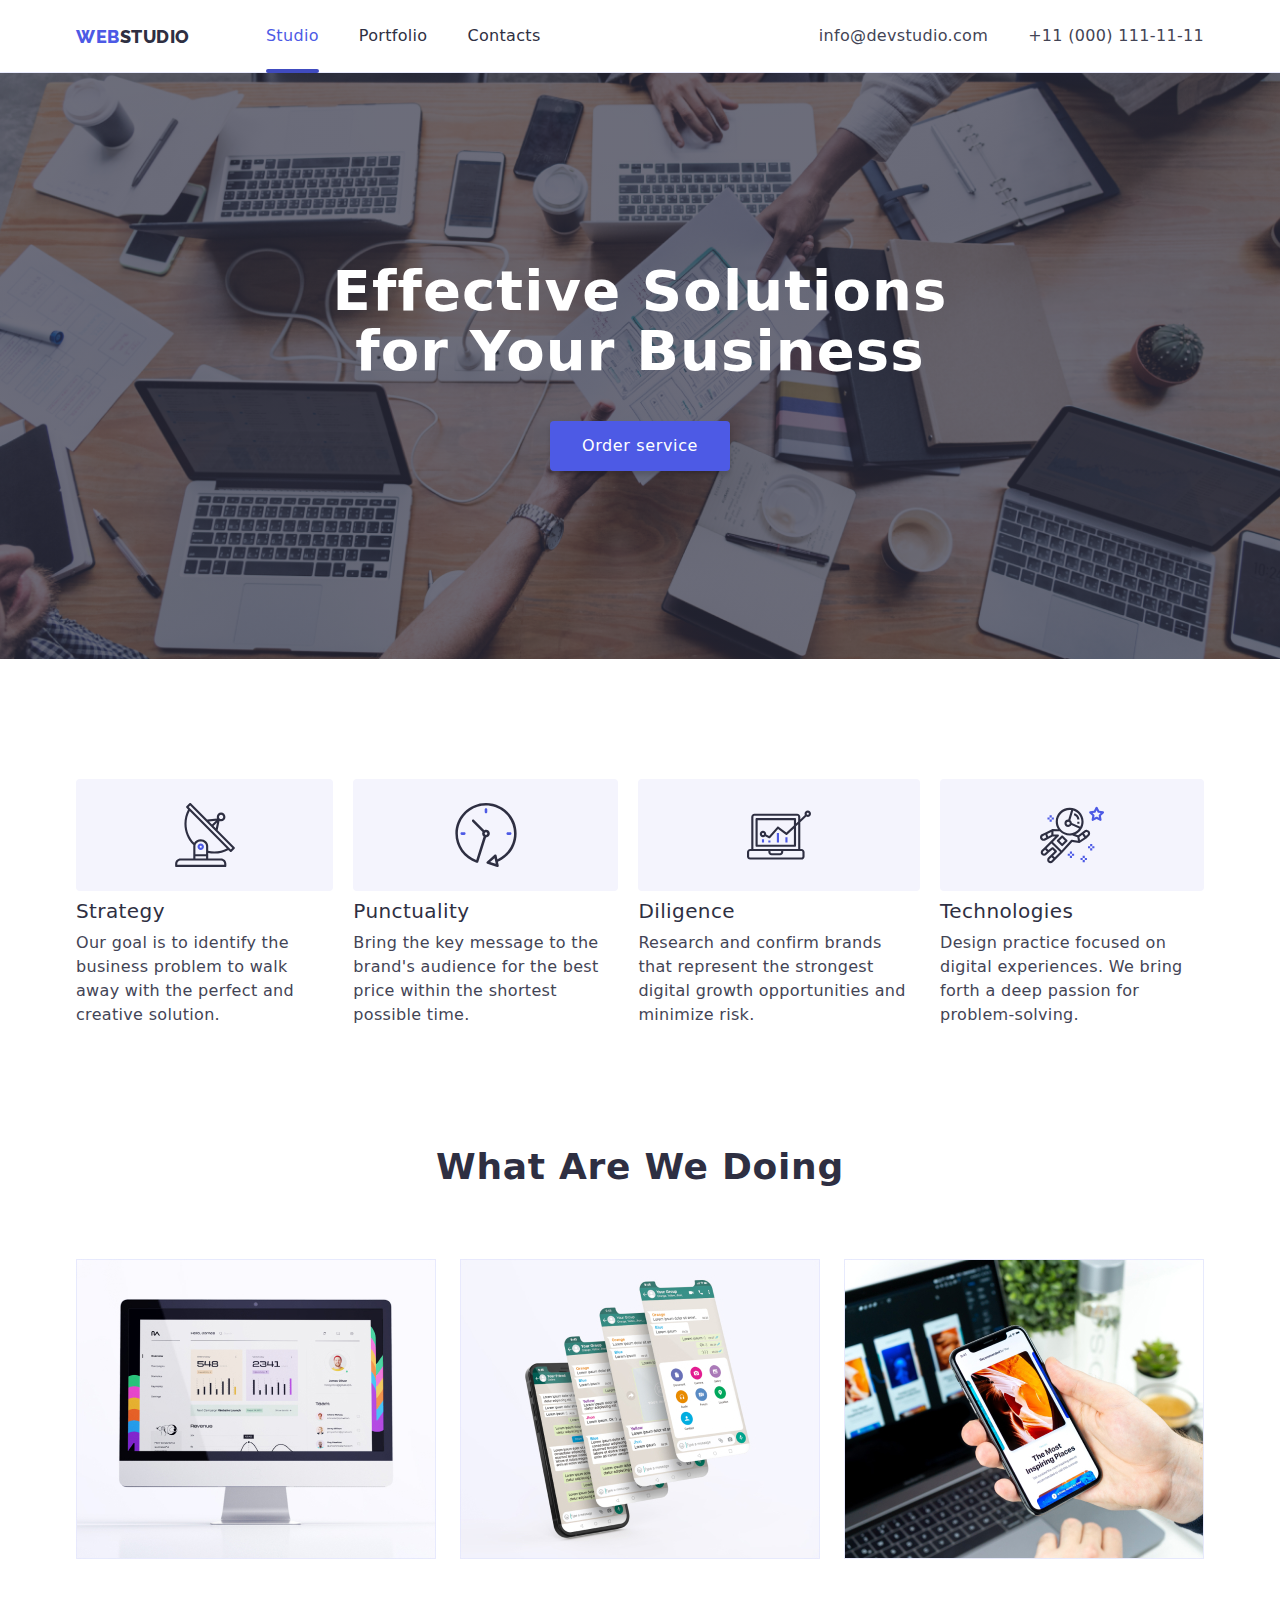
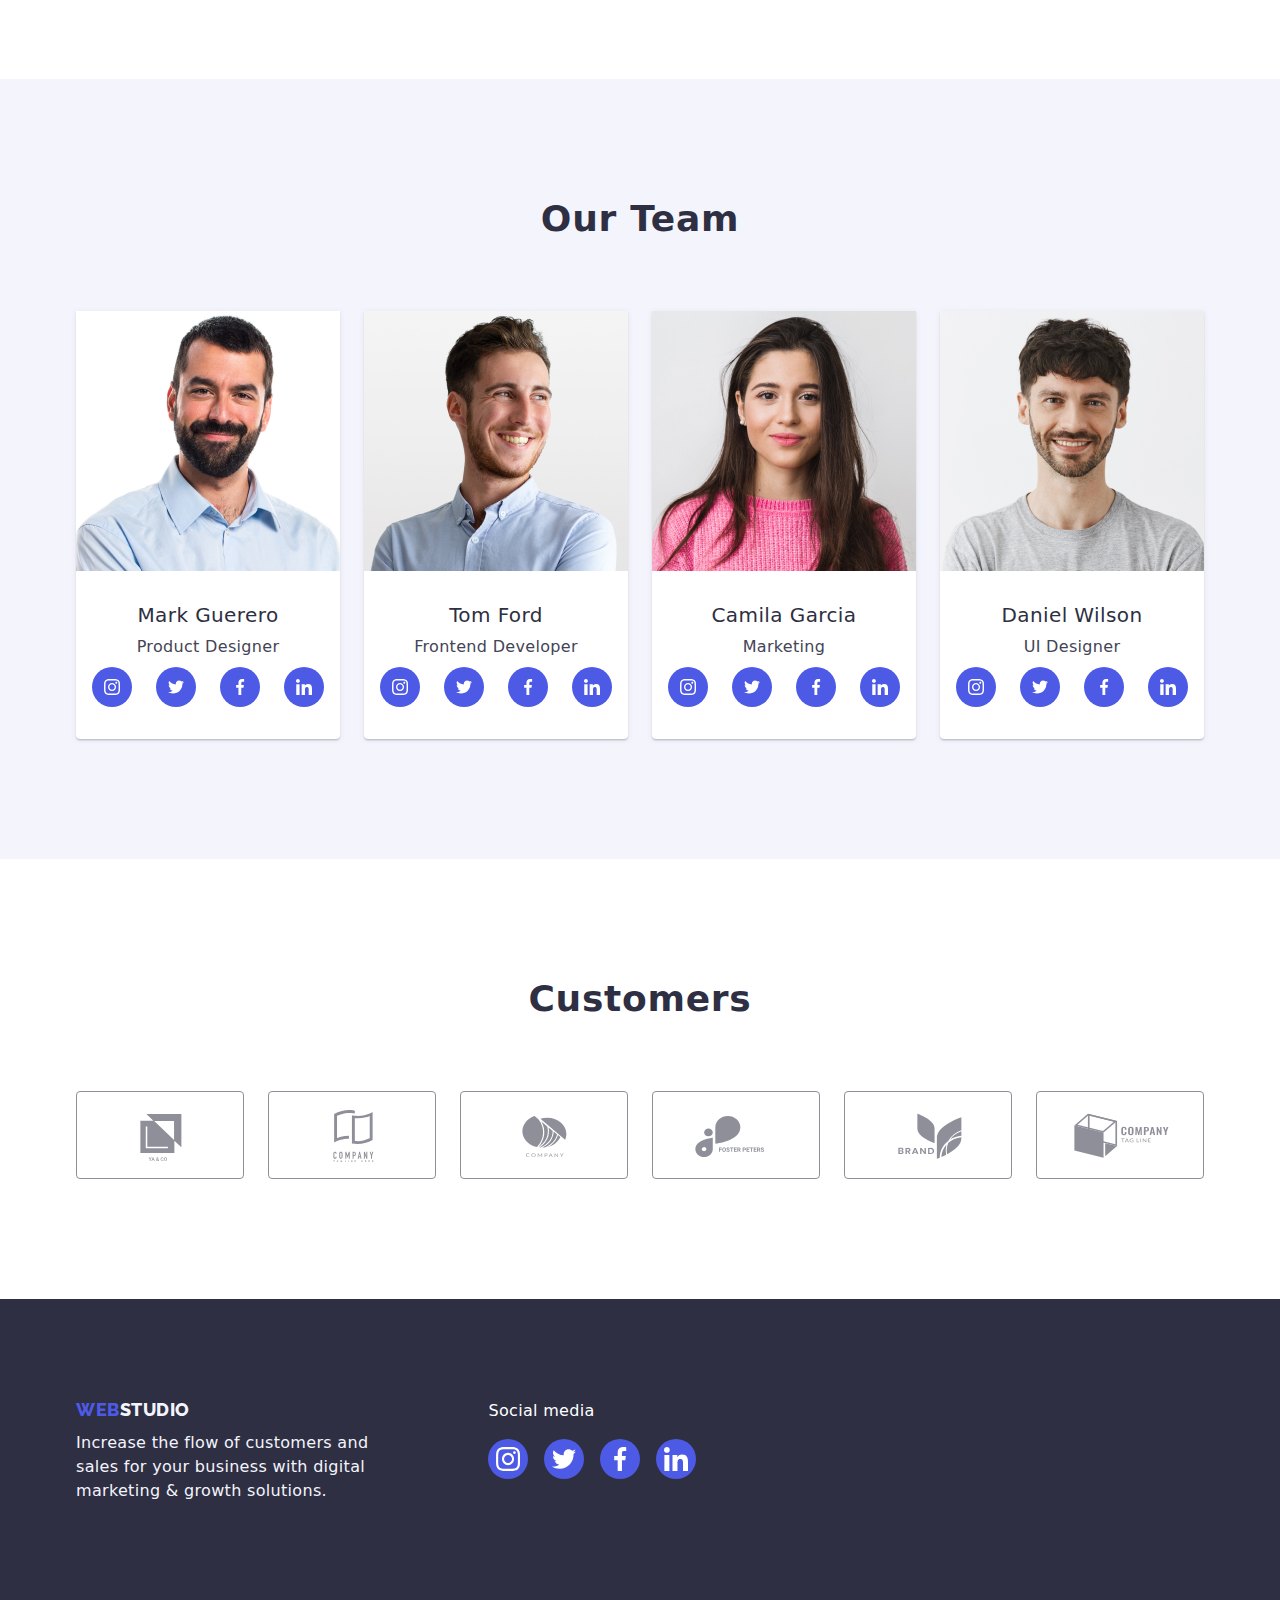
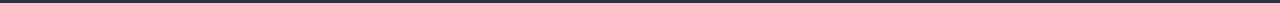
==== index.html @ b256fd8c "1" ====
<!DOCTYPE html>
<html lang="en">
  <head>
    <meta charset="UTF-8" />
    <meta http-equiv="X-UA-Compatible" content="IE=edge" />
    <meta name="viewport" content="width=device-width, initial-scale=1.0" />
    <title>GoIT Homework06</title>
    <link rel="stylesheet" href="./css/styles.css" />
    <link
      href="https://fonts.googleapis.com/css2?family=Raleway:wght@800&family=Roboto:wght@400;500;700;900&display=swap"
      rel="stylesheet"
    />
    <link
      rel="stylesheet"
      href="https://cdnjs.cloudflare.com/ajax/libs/modern-normalize/2.0.0/modern-normalize.min.css"
    />
  </head>
  <body>
    <!--This is header-->
    <header class="header">
      <div class="container header-container">
        <!-- Navigation Bar -->
        <nav class="header-navigation">
          <a class="header-logo links" href="./index.html">
            <span class="web-logo">WEB</span
            ><span class="studio-logo">STUDIO </span>
          </a>

          <ul class="header-list lists">
            <li class="header-item">
              <a class="header-link links current" href="#">Studio</a>
            </li>
            <li class="header-item">
              <a class="header-link links" href="./portfolio.html">Portfolio</a>
            </li>
            <li class="header-item">
              <a class="header-link links" href="#">Contacts</a>
            </li>
          </ul>
        </nav>

        <ul class="header-address lists">
          <li>
            <a
              class="header-address-link links"
              href="mailto:info@devstudio.com"
              >info@devstudio.com</a
            >
          </li>
          <li>
            <a class="header-address-link links" href="tel:+110001111111"
              >+11 (000) 111-11-11</a
            >
          </li>
        </ul>
      </div>
    </header>

    <!--This is main-->
    <main>
      <!--This is Section 1-->
      <section class="hero-section">
        <div class="container hero-container">
          <h1 class="hero-title">
            Effective Solutions <br />
            for Your Business
          </h1>
          <button class="hero-button button" type="button" data-modal-open>
            Order service
          </button>
        </div>
      </section>

      <!--This is Section 2-->
      <section class="section features-section">
        <div class="container features-container">
          <ul class="features-list lists">
            <li class="features-item">
              <div class="features-svg-box">
                <svg class="features-icon" width="64" height="64">
                  <use href="./images/icon.svg#antenna"></use>
                </svg>
              </div>
              <h3 class="features-title titles">Strategy</h3>
              <p class="features-bottom-text bottom-text">
                Our goal is to identify the business problem to walk away with
                the perfect and creative solution.
              </p>
            </li>

            <li class="features-item">
              <div class="features-svg-box">
                <svg class="features-icon" width="64" height="64">
                  <use href="./images/icon.svg#clock"></use>
                </svg>
              </div>
              <h3 class="features-title titles">Punctuality</h3>
              <p class="features-bottom-text bottom-text">
                Bring the key message to the brand's audience for the best price
                within the shortest possible time.
              </p>
            </li>

            <li class="features-item">
              <div class="features-svg-box">
                <svg class="features-icon" width="64" height="64">
                  <use href="./images/icon.svg#diagram"></use>
                </svg>
              </div>
              <h3 class="features-title titles">Diligence</h3>
              <p class="features-bottom-text bottom-text">
                Research and confirm brands that represent the strongest digital
                growth opportunities and minimize risk.
              </p>
            </li>

            <li class="features-item">
              <div class="features-svg-box">
                <svg class="features-icon" width="64" height="64">
                  <use href="./images/icon.svg#astronaut"></use>
                </svg>
              </div>
              <h3 class="features-title titles">Technologies</h3>
              <p class="features-bottom-text bottom-text">
                Design practice focused on digital experiences. We bring forth a
                deep passion for problem-solving.
              </p>
            </li>
          </ul>
        </div>
      </section>

      <!--This is Section 3-->
      <section class="section section-no-top-padding">
        <div class="container what-we-do-container">
          <h2 class="what-we-do-title section-title">What Are We Doing</h2>
          <ul class="what-we-do-list lists">
            <li class="what-we-do-item">
              <img
                src="images/what-we-do-1.jpg"
                alt="computer monitor"
                width="360"
                height="300"
              />
            </li>

            <li class="what-we-do-item">
              <img
                src="images/what-we-do-2.jpg"
                alt="phone"
                width="360"
                height="300"
              />
            </li>

            <li class="what-we-do-item">
              <img
                src="images/what-we-do-3.jpg"
                alt="phone & laptop"
                width="360"
                height="300"
              />
            </li>
          </ul>
        </div>
      </section>

      <!--This is Section 4-->
      <section class="section section-grey">
        <div class="container team-container">
          <h2 class="team-title section-title">Our Team</h2>
          <ul class="team-list lists">
            <li class="team-item">
              <img
                src="images/our-team-1.jpg"
                alt="Mark Guerero"
                width="264"
                height="260"
              />
              <div class="card-content">
                <h3 class="team-name titles">Mark Guerero</h3>
                <p class="team-bottom-text bottom-text">Product Designer</p>
                <ul class="team-social-list lists">
                  <li class="team-icon-item">
                    <a
                      href="#"
                      class="team-social-link links"
                      rel="noopener noreferrer"
                    >
                      <svg class="team-social-icon" width="16" height="16">
                        <use href="./images/icon.svg#instagram"></use>
                      </svg>
                    </a>
                  </li>
                  <li class="team-icon-item">
                    <a
                      href="#"
                      class="team-social-link links"
                      rel="noopener noreferrer"
                    >
                      <svg class="team-social-icon" width="16" height="16">
                        <use href="./images/icon.svg#twitter"></use>
                      </svg>
                    </a>
                  </li>
                  <li class="team-icon-item">
                    <a
                      href="#"
                      class="team-social-link links"
                      rel="noopener noreferrer"
                    >
                      <svg class="team-social-icon" width="16" height="16">
                        <use href="./images/icon.svg#facebook"></use>
                      </svg>
                    </a>
                  </li>
                  <li class="team-icon-item">
                    <a
                      href="#"
                      class="team-social-link links"
                      rel="noopener noreferrer"
                    >
                      <svg class="team-social-icon" width="16" height="16">
                        <use href="./images/icon.svg#linkedin"></use>
                      </svg>
                    </a>
                  </li>
                </ul>
              </div>
            </li>

            <li class="team-item">
              <img
                src="images/our-team-2.jpg"
                alt="Tom Ford"
                width="264"
                height="260"
              />
              <div class="card-content">
                <h3 class="team-name titles">Tom Ford</h3>
                <p class="team-bottom-text bottom-text">Frontend Developer</p>
                <ul class="team-social-list lists">
                  <li class="team-icon-item">
                    <a href="#" class="team-social-link links">
                      <svg class="team-social-icon" width="16" height="16">
                        <use href="./images/icon.svg#instagram"></use>
                      </svg>
                    </a>
                  </li>
                  <li class="team-icon-item">
                    <a href="#" class="team-social-link links">
                      <svg class="team-social-icon" width="16" height="16">
                        <use href="./images/icon.svg#twitter"></use>
                      </svg>
                    </a>
                  </li>
                  <li class="team-icon-item">
                    <a href="#" class="team-social-link links">
                      <svg class="team-social-icon" width="16" height="16">
                        <use href="./images/icon.svg#facebook"></use>
                      </svg>
                    </a>
                  </li>
                  <li class="team-icon-item">
                    <a href="#" class="team-social-link links">
                      <svg class="team-social-icon" width="16" height="16">
                        <use href="./images/icon.svg#linkedin"></use>
                      </svg>
                    </a>
                  </li>
                </ul>
              </div>
            </li>

            <li class="team-item">
              <img
                src="images/our-team-3.jpg"
                alt="Camila Garcia"
                width="264"
                height="260"
              />
              <div class="card-content">
                <h3 class="team-name titles">Camila Garcia</h3>
                <p class="team-bottom-text bottom-text">Marketing</p>
                <ul class="team-social-list lists">
                  <li class="team-icon-item">
                    <a href="#" class="team-social-link links">
                      <svg class="team-social-icon" width="16" height="16">
                        <use href="./images/icon.svg#instagram"></use>
                      </svg>
                    </a>
                  </li>
                  <li class="team-icon-item">
                    <a href="#" class="team-social-link links">
                      <svg class="team-social-icon" width="16" height="16">
                        <use href="./images/icon.svg#twitter"></use>
                      </svg>
                    </a>
                  </li>
                  <li class="team-icon-item">
                    <a href="#" class="team-social-link links">
                      <svg class="team-social-icon" width="16" height="16">
                        <use href="./images/icon.svg#facebook"></use>
                      </svg>
                    </a>
                  </li>
                  <li class="team-icon-item">
                    <a href="#" class="team-social-link links">
                      <svg class="team-social-icon" width="16" height="16">
                        <use href="./images/icon.svg#linkedin"></use>
                      </svg>
                    </a>
                  </li>
                </ul>
              </div>
            </li>

            <li class="team-item">
              <img
                src="images/our-team-4.jpg"
                alt="Daniel Wilson"
                width="264"
                height="260"
              />
              <div class="card-content">
                <h3 class="team-name titles">Daniel Wilson</h3>
                <p class="team-bottom-text bottom-text">UI Designer</p>
                <ul class="team-social-list lists">
                  <li class="team-icon-item">
                    <a href="#" class="team-social-link links">
                      <svg class="team-social-icon" width="16" height="16">
                        <use href="./images/icon.svg#instagram"></use>
                      </svg>
                    </a>
                  </li>
                  <li class="team-icon-item">
                    <a href="#" class="team-social-link links">
                      <svg class="team-social-icon" width="16" height="16">
                        <use href="./images/icon.svg#twitter"></use>
                      </svg>
                    </a>
                  </li>
                  <li class="team-icon-item">
                    <a href="#" class="team-social-link links">
                      <svg class="team-social-icon" width="16" height="16">
                        <use href="./images/icon.svg#facebook"></use>
                      </svg>
                    </a>
                  </li>
                  <li class="team-icon-item">
                    <a href="#" class="team-social-link links">
                      <svg class="team-social-icon" width="16" height="16">
                        <use href="./images/icon.svg#linkedin"></use>
                      </svg>
                    </a>
                  </li>
                </ul>
              </div>
            </li>
          </ul>
        </div>
      </section>
      <!-- This is Section 5 -->
      <section class="section">
        <div class="container">
          <h2 class="customers-title section-title">Customers</h2>
          <ul class="customers-list lists">
            <li class="customers-item">
              <a href="#" class="customers-box-link links">
                <svg class="customers-icon">
                  <use href="./images/icon.svg#customer-1"></use>
                </svg>
              </a>
            </li>
            <li class="customers-item">
              <a href="#" class="customers-box-link links">
                <svg class="customers-icon">
                  <use href="./images/icon.svg#customer-2"></use>
                </svg>
              </a>
            </li>
            <li class="customers-item">
              <a href="#" class="customers-box-link links">
                <svg class="customers-icon">
                  <use href="./images/icon.svg#customer-3"></use>
                </svg>
              </a>
            </li>
            <li class="customers-item">
              <a href="#" class="customers-box-link links">
                <svg class="customers-icon">
                  <use href="./images/icon.svg#customer-4"></use>
                </svg>
              </a>
            </li>
            <li class="customers-item">
              <a href="#" class="customers-box-link links">
                <svg class="customers-icon">
                  <use href="./images/icon.svg#customer-5"></use>
                </svg>
              </a>
            </li>
            <li class="customers-item">
              <a href="#" class="customers-box-link links">
                <svg class="customers-icon">
                  <use href="./images/icon.svg#customer-6"></use>
                </svg>
              </a>
            </li>
          </ul>
        </div>
      </section>
    </main>

    <!--This is footer-->
    <footer class="footer-section">
      <div class="container footer-container">
        <div>
          <a class="header-logo links" href="./index.html">
            <span class="web-logo">WEB</span
            ><span class="studio-logo studio-footer">STUDIO </span>
          </a>

          <p class="footer-bottom-text bottom-text">
            Increase the flow of customers and<br />
            sales for your business with digital<br />
            marketing & growth solutions.
          </p>
        </div>
        <div class="footer-social-media">
          <p class="footer-social-media-text">Social media</p>
          <ul class="footer-social-list lists">
            <li class="footer-icon-item">
              <a href="#" class="footer-social-link links">
                <svg class="footer-social-icon" width="24" height="24">
                  <use href="./images/icon.svg#instagram"></use>
                </svg>
              </a>
            </li>

            <li class="footer-icon-item">
              <a href="#" class="footer-social-link links">
                <svg class="footer-social-icon" width="24" height="24">
                  <use href="./images/icon.svg#twitter"></use>
                </svg>
              </a>
            </li>

            <li class="footer-icon-item">
              <a href="#" class="footer-social-link links">
                <svg class="footer-social-icon" width="24" height="24">
                  <use href="./images/icon.svg#facebook"></use>
                </svg>
              </a>
            </li>

            <li class="footer-icon-item">
              <a href="#" class="footer-social-link links">
                <svg class="footer-social-icon" width="24" height="24">
                  <use href="./images/icon.svg#linkedin"></use>
                </svg>
              </a>
            </li>
          </ul>
        </div>
      </div>
    </footer>
    <!-- Modal -->
    <div class="backdrop is-hidden" data-modal>
      <div class="modal">
        <button type="button" class="modal-close" data-modal-close>
          <svg class="modal-close-icon">
            <use href="./images/icon.svg#icon-close"></use>
          </svg>
        </button>
      </div>
    </div>

    <!-- Modal script -->
    <script src="./js/modal.js"></script>
  </body>
</html>
---- css/styles.css ----
body {
  font-family: 'Roboto';
  font-size: 16px;
  font-style: normal;
  font-weight: 400;
  line-height: 24px;
  letter-spacing: 0.32px;
}

img {
  display: block;
  max-width: 100%;
  height: auto;
}

h1,
h2,
h3,
h4,
h5,
h6,
p,
ul {
  margin: 0;
  padding: 0;
}

:root {
  --iriscolor: #4d5ae5;
  --navyblue: #2e2f42;
  --navcolor: black;
  --oceancolor: #404bbf;
  --whitecolor: #ffffff;
  --slatecolor: #434455;
  --cornflowercolor: #e7e9fc;
  --cloudcolor: #f4f4fd;
  --greencolor: #31d0aa;
  --lightslatecolor: #8e8f99;
  --navybluemodalcolor: #2e2f42;
  --greycolor: #2e2f42;
  --dairycolor: #fcfcfc;
  --blackcolor: rgba(0, 0, 0, 0.2);
}

.lists {
  list-style-type: none;
  padding: 0;
}

.links {
  text-decoration: none;
}

.web-logo {
  color: var(--iriscolor);
}

.studio-logo {
  color: var(--navyblue);
}

.studio-footer {
  color: var(--cloudcolor);
}

.container {
  margin: 0 auto;
  width: 1158px;
  padding: 0 15px;
}

.section {
  padding: 120px 0;
}

.section-no-top-padding {
  padding-top: 0;
}

.section-grey {
  background-color: var(--cloudcolor);
}

.titles {
  font-size: 20px;
  font-weight: 500;
  letter-spacing: 0.4px;
  color: var(--navyblue);
  margin-bottom: 8px;
}

.bottom-text {
  color: var(--slatecolor);
}

.header-logo {
  color: var(--navyblue, #2e2f42);
  font-family: Raleway;
  font-size: 18px;
  font-weight: 800;
  line-height: 21px;
  letter-spacing: 0.54px;
  text-transform: uppercase;
}

.header-address-link {
  color: var(--slatecolor);
  padding: 24px 0;
  display: block;
  transition: color 250ms cubic-bezier(0.4, 0, 0.2, 1);
}

.header-address-link:hover,
.header-address-link:focus {
  color: var(--oceancolor);
}

.header-link {
  color: var(--navyblue);
  font-weight: 500;
  letter-spacing: 0.32px;
  padding: 24px 0;
  display: block;
  transition: color 250ms cubic-bezier(0.4, 0, 0.2, 1);
  position: relative;
}

.header-link::after {
  content: '';
  position: absolute;
  left: 0;
  bottom: -1px;
  border-radius: 2px;
  border: 2px solid var(--oceancolor);
  background-color: var(--oceancolor);
  width: 100%;
  transform: scaleX(0);
  transition: transform 250ms cubic-bezier(0.4, 0, 0.2, 1);
}

.header-link.links.current::after {
  content: '';
  position: absolute;
  left: 0;
  bottom: -1px;
  border-radius: 2px;
  border: 2px solid var(--oceancolor);
  background-color: var(--oceancolor);
  width: 100%;
  transform: scaleX(1);
  transition: transform 250ms cubic-bezier(0.4, 0, 0.2, 1);
}

.header-link:hover::after {
  transform: scaleX(1);
}

.current {
  color: var(--iriscolor);
}

.header-link:hover,
.header-link:focus,
.header-link:active {
  color: var(--oceancolor);
}

.header {
  border-bottom: 1px solid var(--cornflower, #e7e9fc);
}

.header-container {
  display: flex;
  justify-content: space-between;
}

.header-navigation {
  display: flex;
  align-items: center;
}

.header-list {
  display: flex;
  gap: 40px;
  margin-left: 76px;
}

.header-address {
  display: flex;
  gap: 40px;
  align-items: center;
}

.hero-section {
  padding: 188px 0;
  background-image: linear-gradient(
      to right,
      rgba(46, 47, 66, 0.7),
      rgba(46, 47, 66, 0.7)
    ),
    url(../images/hero-bg.jpg);
  background-repeat: no-repeat;
  background-position: center;
  background-size: cover;
  text-align: center;
  display: flex;
  align-items: center;
  justify-content: center;
}

.hero-title {
  color: var(--whitecolor);
  font-size: 56px;
  font-weight: 700;
  line-height: 60px;
  letter-spacing: 1.12px;
  margin-bottom: 40px;
}

.hero-button {
  border-radius: 4px;
  background: var(--iris, #4d5ae5);
  box-shadow: 0px 4px 4px 0px rgba(0, 0, 0, 0.15);
  color: var(--white, #fff);
  font-weight: 500;
  letter-spacing: 0.64px;
  border: none;
  cursor: pointer;
  font-family: inherit;
  font-size: 16px;
  padding: 16px 32px;
  transition: background-color 250ms cubic-bezier(0.4, 0, 0.2, 1);
}

.hero-button:hover,
.hero-button:focus {
  background-color: var(--oceancolor);
}

.section-title {
  color: var(--navyblue, #2e2f42);
  text-align: center;
  font-size: 36px;
  font-weight: 700;
  line-height: 40px;
  letter-spacing: 0.72px;
  text-transform: capitalize;
  margin-bottom: 72px;
}

.filter-item {
  padding: 12px 24px;
  border-radius: 4px;
  border: 1px solid var(--cornflower, #e7e9fc);
  background: var(--cloud, #f4f4fd);
  color: var(--iris, #4d5ae5);
  font-weight: 500;
  letter-spacing: 0.64px;
  cursor: pointer;
  font-size: 16px;
  font-family: inherit;
  transition: background-color 250ms cubic-bezier(0.4, 0, 0.2, 1),
    box-shadow 250ms cubic-bezier(0.4, 0, 0.2, 1),
    color 250ms cubic-bezier(0.4, 0, 0.2, 1),
    border-color 250ms cubic-bezier(0.4, 0, 0.2, 1);
}

.filter-item:hover,
.filter-item:focus {
  background: var(--oceancolor);
  box-shadow: 0px 2px 2px 0px rgba(0, 0, 0, 0.12),
    0px 2px 1px 0px rgba(0, 0, 0, 0.08), 0px 3px 1px 0px rgba(0, 0, 0, 0.1);
  color: var(--whitecolor);
  border-color: var(--oceancolor);
}

.filter {
  margin-bottom: 72px;
  display: flex;
  justify-content: center;
  align-items: center;
  gap: 24px;
}

.active {
  background: var(--oceancolor);
  box-shadow: 0px 2px 2px 0px rgba(0, 0, 0, 0.12),
    0px 2px 1px 0px rgba(0, 0, 0, 0.08), 0px 3px 1px 0px rgba(0, 0, 0, 0.1);
  color: var(--whitecolor);
  border-color: var(--oceancolor);
}

.features-svg-box {
  width: 100%;
  height: 112px;
  display: flex;
  border-radius: 4px;
  background: var(--cloud, #f4f4fd);
  justify-content: center;
  align-items: center;
  margin-bottom: 8px;
}

.features-list {
  display: flex;
  gap: 20px;
}

.what-we-do-list {
  display: flex;
  justify-content: space-between;
}

.team-list {
  display: flex;
  gap: 24px;
  text-align: center;
}

.team-item {
  border-radius: 0px 0px 4px 4px;
  background: var(--white, #fff);
  box-shadow: 0px 2px 1px 0px rgba(46, 47, 66, 0.08),
    0px 1px 1px 0px rgba(46, 47, 66, 0.16),
    0px 1px 6px 0px rgba(46, 47, 66, 0.08);
}

.team-social-list {
  display: flex;
  align-items: center;
  justify-content: center;
  gap: 24px;
  margin-top: 8px;
}

.team-social-link {
  width: 40px;
  height: 40px;
  display: flex;
  justify-content: center;
  align-items: center;
  border-radius: 50%;
  background-color: var(--iriscolor);
  color: var(--whitecolor);
  cursor: pointer;
  transition: background-color 250ms cubic-bezier(0.4, 0, 0.2, 1);
}

.team-social-link:hover,
.team-social-link:focus {
  background-color: var(--oceancolor);
}

.team-social-icon {
  fill: currentColor;
}

.card-content h3 {
  margin-bottom: 8px;
}

.card-content {
  padding: 32px 0;
}

.customers-list {
  display: flex;
  align-items: center;
  justify-content: center;
  gap: 24px;
}

.customers-box-link {
  width: 168px;
  height: 88px;
  display: flex;
  justify-content: center;
  align-items: center;
  cursor: pointer;
  border-radius: 4px;
  border: 1px solid var(--lightslate, #8e8f99);
  color: var(--lightslatecolor);
  transition: border-color 250ms cubic-bezier(0.4, 0, 0.2, 1),
    color 250ms cubic-bezier(0.4, 0, 0.2, 1);
}

.customers-box-link:hover,
.customers-box-link:focus {
  border-color: var(--oceancolor);
  color: var(--oceancolor);
}

.customers-icon {
  fill: currentColor;
  width: 104px;
  height: 56px;
}

.footer-section {
  background-color: var(--navyblue);
  padding: 100px 0;
}

.footer-container {
  display: flex;
  gap: 120px;
}

.footer-social-list {
  display: flex;
  align-items: center;
  gap: 16px;
  margin-top: 16px;
}

.footer-social-media-text {
  color: var(--white, #fff);
  font-weight: 500;
}

.footer-bottom-text {
  color: var(--cloud, #f4f4fd);
  margin-top: 8px;
}

.footer-social-link {
  width: 40px;
  height: 40px;
  display: flex;
  justify-content: center;
  align-items: center;
  border-radius: 50%;
  background-color: var(--iriscolor);
  color: var(--whitecolor);
  cursor: pointer;
  transition: background-color 250ms cubic-bezier(0.4, 0, 0.2, 1);
}

.footer-social-link:hover,
.footer-social-link:focus {
  background-color: var(--greencolor);
}

.footer-social-icon {
  fill: currentColor;
}

.project {
  display: flex;
  flex-wrap: wrap;
  gap: 48px 24px;
  justify-content: center;
  align-items: center;
}

.project-description {
  padding: 32px 16px;
  border: 1px solid var(--cornflower, #e7e9fc);
  border-top: none;
}

.project-link {
  display: block;
  transition: background-color 250ms cubic-bezier(0.4, 0, 0.2, 1),
    box-shadow 250ms cubic-bezier(0.4, 0, 0.2, 1);
}

.project-link:hover,
.project-link:focus {
  background-color: var(--white, #fff);
  box-shadow: 0px 2px 1px 0px rgba(46, 47, 66, 0.08),
    0px 1px 1px 0px rgba(46, 47, 66, 0.16),
    0px 1px 6px 0px rgba(46, 47, 66, 0.08);
}

.project-cover-wrap {
  position: relative;
  overflow: hidden;
}

.project-cover-text {
  position: absolute;
  top: 0;
  height: 100%;
  width: 100%;
  padding: 40px 32px 164px;
  color: var(--cloudcolor);
  background-color: var(--iriscolor);
  transform: translateY(100%);
  transition: transform 250ms cubic-bezier(0.4, 0, 0.2, 1);
}

.project-link:hover .project-cover-text,
.project-link:focus .project-cover-text {
  transform: translateY(0);
}

/* Modal window */
.backdrop {
  position: fixed;
  width: 100%;
  height: 100%;
  top: 0;
  left: 0;
  background-color: var(--blackcolor);
  transition: opacity 250ms cubic-bezier(0.4, 0, 0.2, 1),
    visibility 250ms cubic-bezier(0.4, 0, 0.2, 1);
}

.modal {
  position: absolute;
  top: 50%;
  left: 50%;
  width: 408px;
  height: 584px;
  border-radius: 4px;
  background-color: var(--dairycolor);
  box-shadow: 0px 2px 1px 0px rgba(0, 0, 0, 0.2),
    0px 1px 3px 0px rgba(0, 0, 0, 0.12), 0px 1px 1px 0px rgba(0, 0, 0, 0.14);

  transform: translate(-50%, -50%) scale(1);
  transition: transform 250ms cubic-bezier(0.4, 0, 0.2, 1);
}

.backdrop.is-hidden .modal {
  transform: translate(-50%, -50%) scale(0);
}

.modal-close {
  position: absolute;
  top: 8px;
  right: 8px;
  padding: 0;
  display: flex;
  justify-content: center;
  align-items: center;
  width: 24px;
  height: 24px;
  color: var(--navybluemodalcolor);
  background-color: var(--cornflowercolor);
  border: 1px solid rgba(0, 0, 0, 0.1);
  cursor: pointer;
  transition: color 250ms cubic-bezier(0.4, 0, 0.2, 1),
    background-color 250ms cubic-bezier(0.4, 0, 0.2, 1);
  border-radius: 50%;
}

.modal-close-icon {
  width: 8px;
  height: 8px;
  fill: currentColor;
}

.modal-close:hover,
.modal-close:focus {
  background-color: var(--oceancolor);
  color: var(--whitecolor);
}

.is-hidden {
  visibility: hidden;
  opacity: 0;
  pointer-events: none;
}
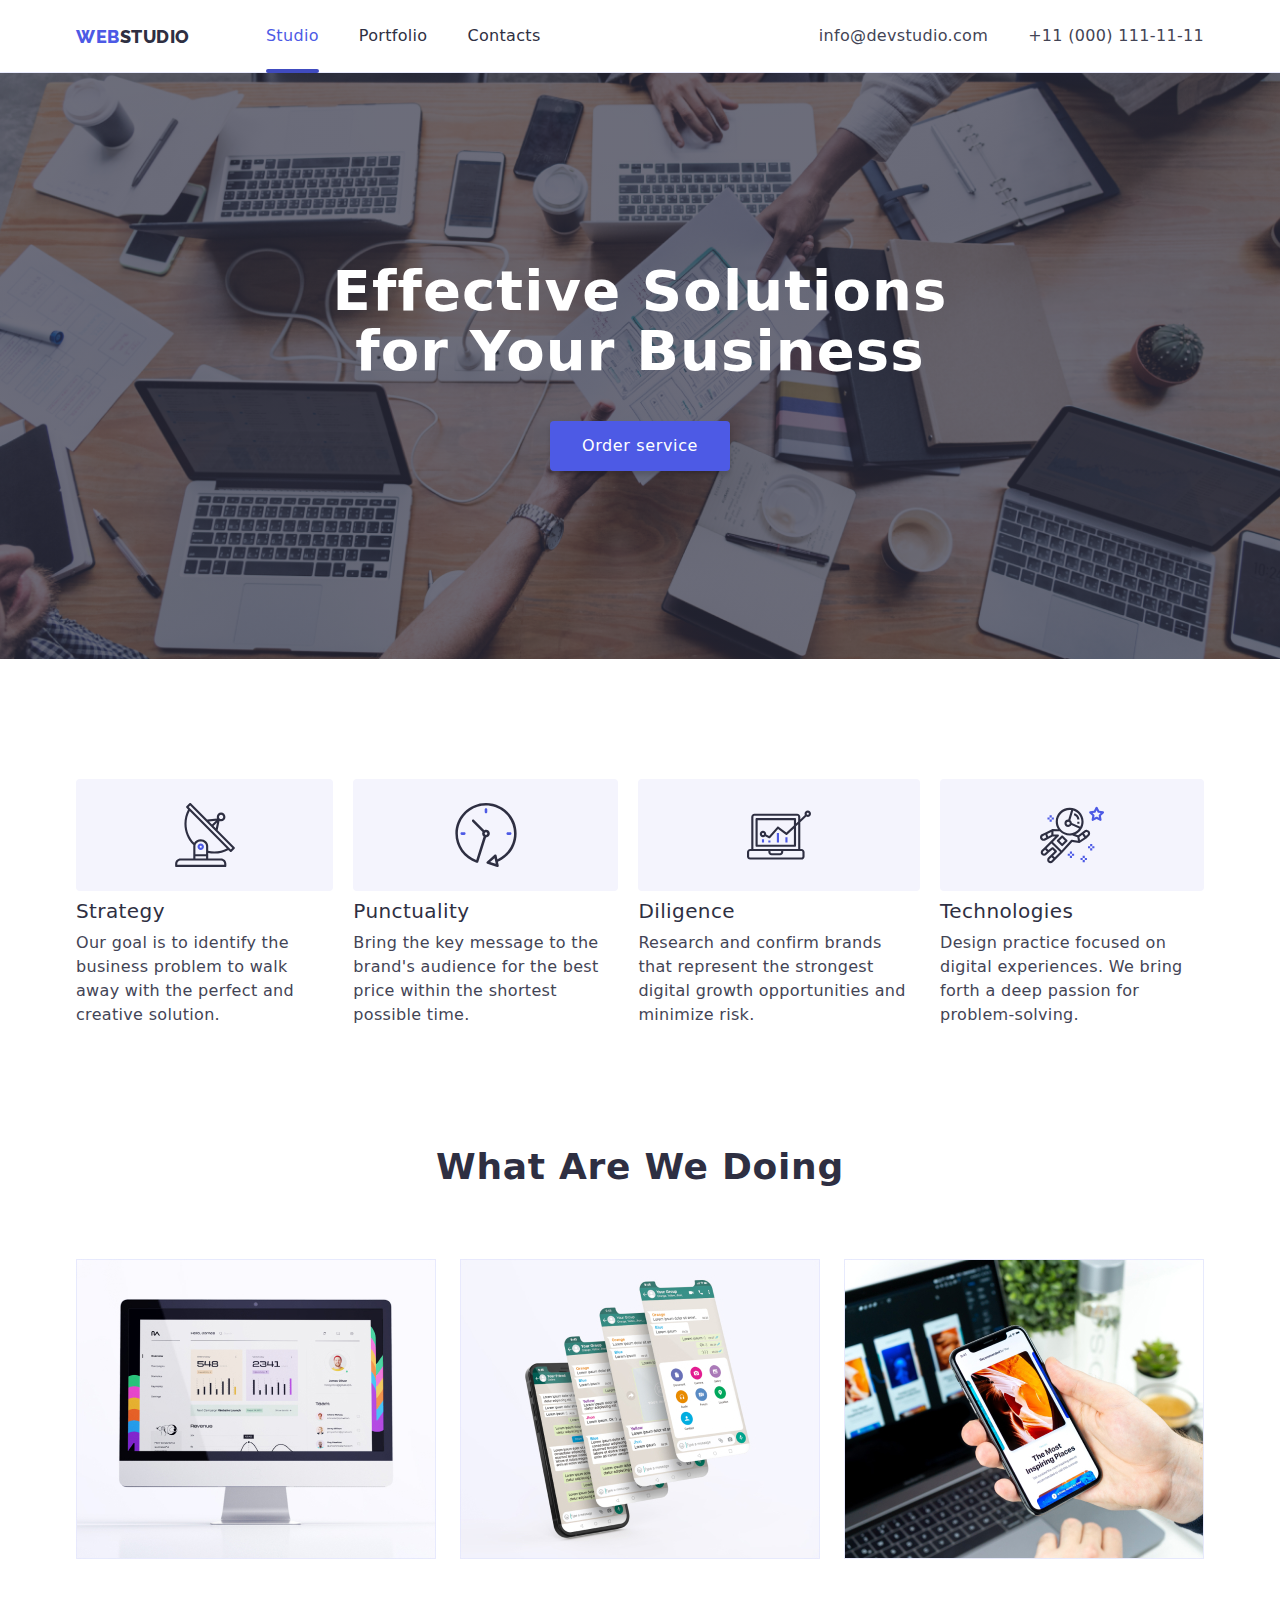
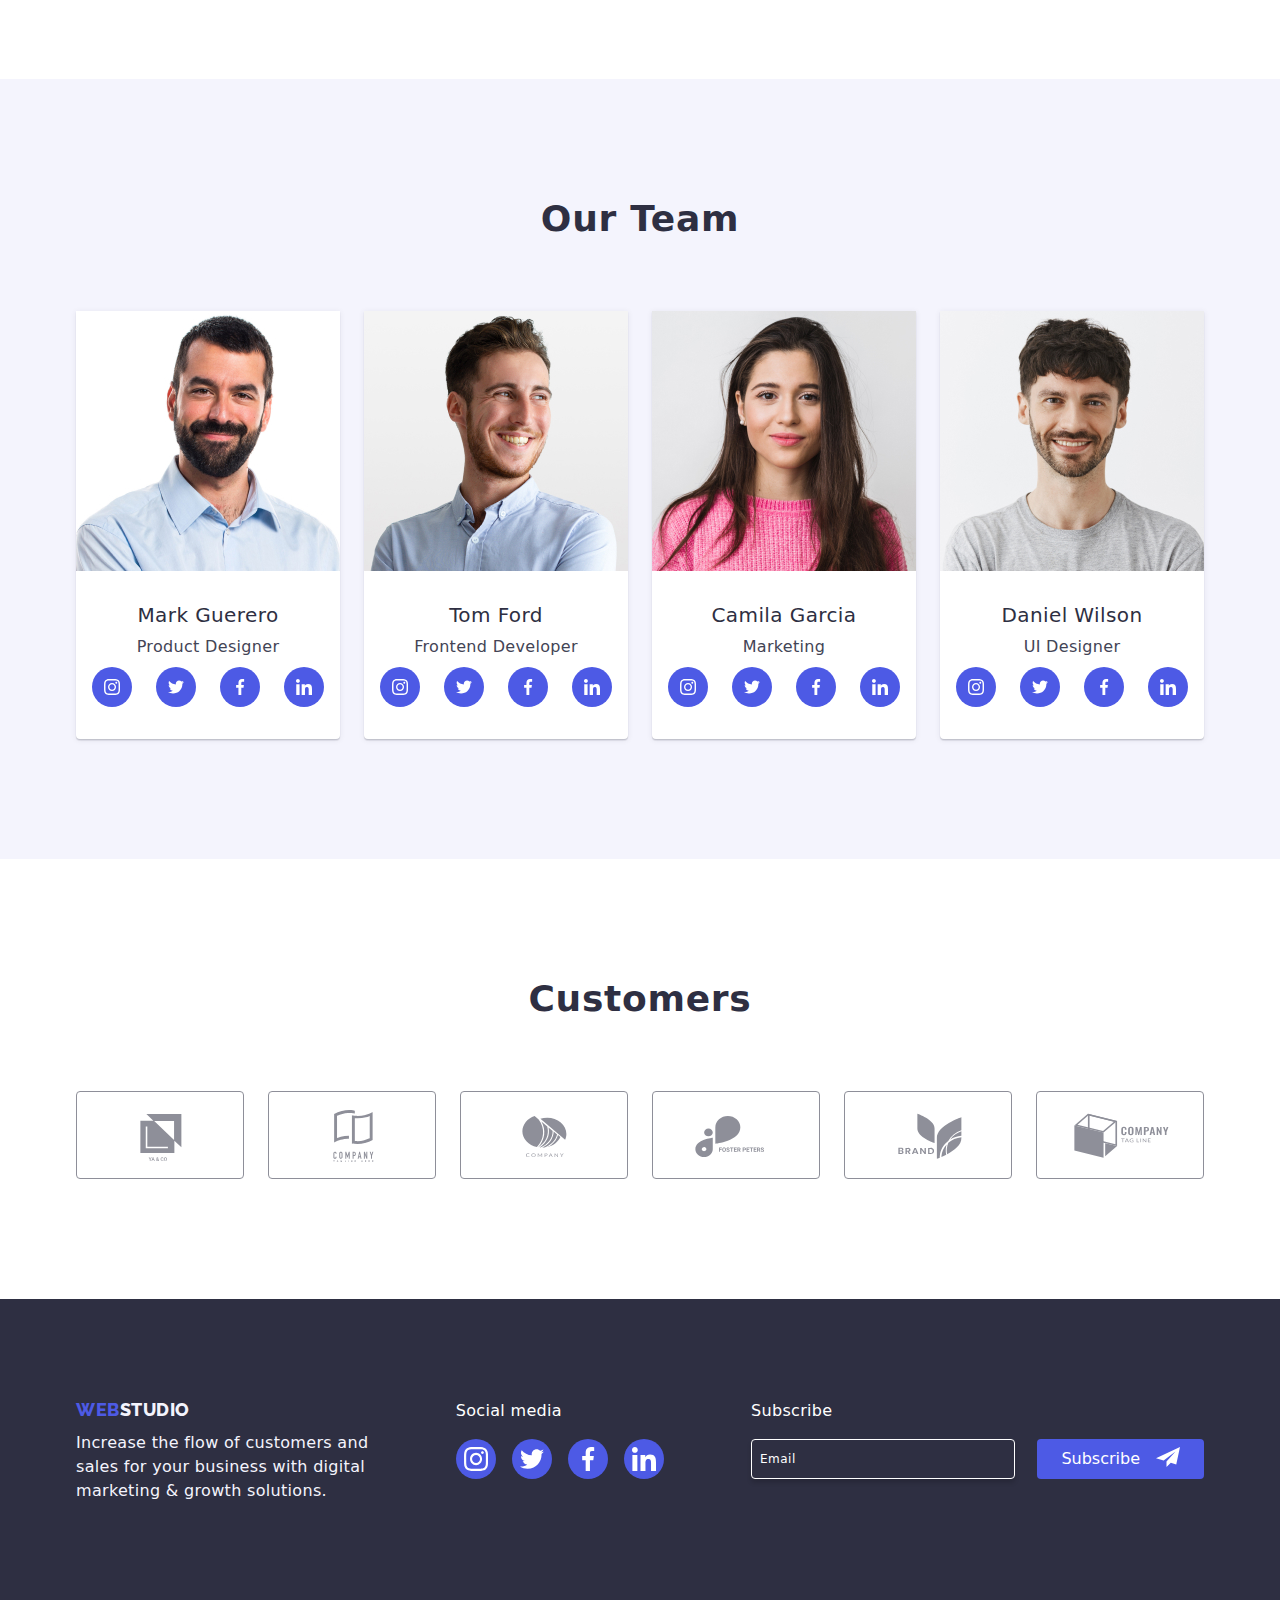
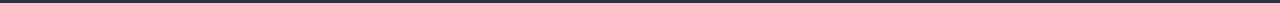
==== commit a4dabd9d: "11" ====
--- a/index.html
+++ b/index.html
@@ -187,7 +187,7 @@
                       class="team-social-link links"
                       rel="noopener noreferrer"
                     >
-                      <svg class="team-social-icon" width="16" height="16">
+                      <svg class="team-social-icon">
                         <use href="./images/icon.svg#instagram"></use>
                       </svg>
                     </a>
@@ -198,7 +198,7 @@
                       class="team-social-link links"
                       rel="noopener noreferrer"
                     >
-                      <svg class="team-social-icon" width="16" height="16">
+                      <svg class="team-social-icon">
                         <use href="./images/icon.svg#twitter"></use>
                       </svg>
                     </a>
@@ -209,7 +209,7 @@
                       class="team-social-link links"
                       rel="noopener noreferrer"
                     >
-                      <svg class="team-social-icon" width="16" height="16">
+                      <svg class="team-social-icon">
                         <use href="./images/icon.svg#facebook"></use>
                       </svg>
                     </a>
@@ -220,7 +220,7 @@
                       class="team-social-link links"
                       rel="noopener noreferrer"
                     >
-                      <svg class="team-social-icon" width="16" height="16">
+                      <svg class="team-social-icon">
                         <use href="./images/icon.svg#linkedin"></use>
                       </svg>
                     </a>
@@ -242,28 +242,28 @@
                 <ul class="team-social-list lists">
                   <li class="team-icon-item">
                     <a href="#" class="team-social-link links">
-                      <svg class="team-social-icon" width="16" height="16">
+                      <svg class="team-social-icon">
                         <use href="./images/icon.svg#instagram"></use>
                       </svg>
                     </a>
                   </li>
                   <li class="team-icon-item">
                     <a href="#" class="team-social-link links">
-                      <svg class="team-social-icon" width="16" height="16">
+                      <svg class="team-social-icon">
                         <use href="./images/icon.svg#twitter"></use>
                       </svg>
                     </a>
                   </li>
                   <li class="team-icon-item">
                     <a href="#" class="team-social-link links">
-                      <svg class="team-social-icon" width="16" height="16">
+                      <svg class="team-social-icon">
                         <use href="./images/icon.svg#facebook"></use>
                       </svg>
                     </a>
                   </li>
                   <li class="team-icon-item">
                     <a href="#" class="team-social-link links">
-                      <svg class="team-social-icon" width="16" height="16">
+                      <svg class="team-social-icon">
                         <use href="./images/icon.svg#linkedin"></use>
                       </svg>
                     </a>
@@ -285,28 +285,28 @@
                 <ul class="team-social-list lists">
                   <li class="team-icon-item">
                     <a href="#" class="team-social-link links">
-                      <svg class="team-social-icon" width="16" height="16">
+                      <svg class="team-social-icon">
                         <use href="./images/icon.svg#instagram"></use>
                       </svg>
                     </a>
                   </li>
                   <li class="team-icon-item">
                     <a href="#" class="team-social-link links">
-                      <svg class="team-social-icon" width="16" height="16">
+                      <svg class="team-social-icon">
                         <use href="./images/icon.svg#twitter"></use>
                       </svg>
                     </a>
                   </li>
                   <li class="team-icon-item">
                     <a href="#" class="team-social-link links">
-                      <svg class="team-social-icon" width="16" height="16">
+                      <svg class="team-social-icon">
                         <use href="./images/icon.svg#facebook"></use>
                       </svg>
                     </a>
                   </li>
                   <li class="team-icon-item">
                     <a href="#" class="team-social-link links">
-                      <svg class="team-social-icon" width="16" height="16">
+                      <svg class="team-social-icon">
                         <use href="./images/icon.svg#linkedin"></use>
                       </svg>
                     </a>
@@ -328,28 +328,28 @@
                 <ul class="team-social-list lists">
                   <li class="team-icon-item">
                     <a href="#" class="team-social-link links">
-                      <svg class="team-social-icon" width="16" height="16">
+                      <svg class="team-social-icon">
                         <use href="./images/icon.svg#instagram"></use>
                       </svg>
                     </a>
                   </li>
                   <li class="team-icon-item">
                     <a href="#" class="team-social-link links">
-                      <svg class="team-social-icon" width="16" height="16">
+                      <svg class="team-social-icon">
                         <use href="./images/icon.svg#twitter"></use>
                       </svg>
                     </a>
                   </li>
                   <li class="team-icon-item">
                     <a href="#" class="team-social-link links">
-                      <svg class="team-social-icon" width="16" height="16">
+                      <svg class="team-social-icon">
                         <use href="./images/icon.svg#facebook"></use>
                       </svg>
                     </a>
                   </li>
                   <li class="team-icon-item">
                     <a href="#" class="team-social-link links">
-                      <svg class="team-social-icon" width="16" height="16">
+                      <svg class="team-social-icon">
                         <use href="./images/icon.svg#linkedin"></use>
                       </svg>
                     </a>
@@ -432,7 +432,7 @@
           <ul class="footer-social-list lists">
             <li class="footer-icon-item">
               <a href="#" class="footer-social-link links">
-                <svg class="footer-social-icon" width="24" height="24">
+                <svg class="footer-social-icon">
                   <use href="./images/icon.svg#instagram"></use>
                 </svg>
               </a>
@@ -440,7 +440,7 @@
 
             <li class="footer-icon-item">
               <a href="#" class="footer-social-link links">
-                <svg class="footer-social-icon" width="24" height="24">
+                <svg class="footer-social-icon">
                   <use href="./images/icon.svg#twitter"></use>
                 </svg>
               </a>
@@ -448,7 +448,7 @@
 
             <li class="footer-icon-item">
               <a href="#" class="footer-social-link links">
-                <svg class="footer-social-icon" width="24" height="24">
+                <svg class="footer-social-icon">
                   <use href="./images/icon.svg#facebook"></use>
                 </svg>
               </a>
@@ -456,12 +456,36 @@
 
             <li class="footer-icon-item">
               <a href="#" class="footer-social-link links">
-                <svg class="footer-social-icon" width="24" height="24">
+                <svg class="footer-social-icon">
                   <use href="./images/icon.svg#linkedin"></use>
                 </svg>
               </a>
             </li>
           </ul>
+        </div>
+        <div class="newsletter-subscription">
+          <p class="newsletter-title">Subscribe</p>
+          <form class="newsletter-form" autocomplete="off">
+            <label>
+              <input
+                type="email"
+                name="email"
+                placeholder="Email"
+                class="newsletter-email"
+                required
+              />
+            </label>
+            <button type="submit" class="newsletter-subscription-button">
+              <div class="newsletter-subscription-box">
+                <div>Subscribe</div>
+                <div>
+                  <svg class="newsletter-subscription-icon">
+                    <use href="./images/icon.svg#icon-subscribe"></use>
+                  </svg>
+                </div>
+              </div>
+            </button>
+          </form>
         </div>
       </div>
     </footer>
@@ -473,6 +497,74 @@
             <use href="./images/icon.svg#icon-close"></use>
           </svg>
         </button>
+
+        <div class="modal-container">
+          <p class="modal-title">
+            Leave your contacts and we will call you back
+          </p>
+          <div>
+            <form class="modal-order-form">
+              <div class="modal-box">
+                <label class="modal-label"
+                  >Name
+                  <input
+                    class="modal-order-input"
+                    type="text"
+                    name="fullname"
+                    required
+                  />
+                </label>
+              </div>
+              <div class="modal-box">
+                <label class="modal-label"
+                  >Phone
+                  <input
+                    class="modal-order-input"
+                    type="tel"
+                    name="phone"
+                    required
+                  />
+                </label>
+              </div>
+              <div class="modal-box">
+                <label class="modal-label"
+                  >Email
+                  <input
+                    class="modal-order-input"
+                    type="email"
+                    name="email"
+                    required
+                  />
+                </label>
+              </div>
+              <div>
+                <label class="modal-label"
+                  >Comment
+                  <textarea
+                    class="modal-order-comment"
+                    name="comment"
+                    placeholder="Text input"
+                  ></textarea>
+                </label>
+              </div>
+              <div class="modal-privacy">
+                <label>
+                  <input
+                    type="checkbox"
+                    name="privacy"
+                    class="modal-privacy-check"
+                  />
+                </label>
+
+                <p>
+                  I accept the terms and conditions of the
+                  <span class="modal-privacy-policy">Privacy Policy</span>
+                </p>
+              </div>
+              <button class="modal-send-btn" type="submit">Send</button>
+            </form>
+          </div>
+        </div>
       </div>
     </div>
 
--- a/css/styles.css
+++ b/css/styles.css
@@ -20,6 +20,7 @@
 h5,
 h6,
 p,
+button,
 ul {
   margin: 0;
   padding: 0;
@@ -353,6 +354,8 @@
 
 .team-social-icon {
   fill: currentColor;
+  width: 16px;
+  height: 16px;
 }
 
 .card-content h3 {
@@ -403,7 +406,7 @@
 
 .footer-container {
   display: flex;
-  gap: 120px;
+  justify-content: space-between;
 }
 
 .footer-social-list {
@@ -442,6 +445,74 @@
 }
 
 .footer-social-icon {
+  fill: currentColor;
+  width: 24px;
+  height: 24px;
+}
+
+.foote-subscribe {
+  margin-bottom: 16px;
+}
+
+.newsletter-form {
+  display: flex;
+  justify-content: space-between;
+  align-items: center;
+  margin-top: 16px;
+}
+
+.newsletter-title {
+  color: var(--white, #fff);
+  font-weight: 500;
+}
+
+.newsletter-subscription-button {
+  background-color: var(--iriscolor);
+  border-radius: 4px;
+  border: 0;
+  cursor: pointer;
+}
+
+.newsletter-subscription {
+  width: 453px;
+}
+
+.newsletter-subscription-box {
+  display: flex;
+  align-items: center;
+  justify-content: space-between;
+  gap: 16px;
+  color: var(--whitecolor);
+  padding: 8px 24px;
+  height: 40px;
+}
+
+.footer-subscribe-submit {
+  font-weight: 500;
+  letter-spacing: 0.64px;
+}
+
+.newsletter-email {
+  width: 264px;
+  height: 40px;
+  border-radius: 4px;
+  border: 1px solid var(--white, #fff);
+  box-shadow: 0px 4px 4px 0px rgba(0, 0, 0, 0.15);
+  font-size: 12px;
+  letter-spacing: 0.48px;
+  color: var(--whitecolor);
+  background: transparent;
+  padding: 8px;
+  outline: none;
+}
+
+.newsletter-email::placeholder {
+  color: var(--whitecolor);
+}
+
+.newsletter-subscription-icon {
+  width: 24px;
+  height: 24px;
   fill: currentColor;
 }
 
@@ -562,3 +633,78 @@
   opacity: 0;
   pointer-events: none;
 }
+
+.modal-title {
+  margin-top: 72px;
+  margin-bottom: 16px;
+  font-family: Roboto;
+  font-size: 16px;
+  font-style: normal;
+  font-weight: 500;
+  text-align: center;
+}
+
+.modal-order-form {
+  display: flex;
+  flex-direction: column;
+  align-items: center;
+  justify-content: center;
+  margin: 0 24px;
+  gap: 8px;
+}
+
+.modal-order-input {
+  width: 360px;
+  height: 40px;
+  border-radius: 4px;
+  border: 1px solid var(--navyblue-modal, rgba(46, 47, 66, 0.4));
+}
+
+.modal-order-input:hover,
+.modal-order-input:focus {
+  border-color: var(--iriscolor);
+}
+
+.modal-order-comment {
+  resize: none;
+  width: 360px;
+  height: 120px;
+}
+
+.modal-send-btn {
+  color: var(--whitecolor);
+  padding: 16px 32px;
+  text-align: center;
+  font-weight: 500;
+  letter-spacing: 0.64px;
+  border-radius: 4px;
+  background: var(--iris, #4d5ae5);
+  box-shadow: 0px 4px 4px 0px rgba(0, 0, 0, 0.15);
+  border: none;
+}
+
+.modal-privacy-check {
+  accent-color: var(--oceancolor);
+  outline: none;
+  width: 16px;
+}
+
+.modal-privacy {
+  display: flex;
+  align-items: center;
+  justify-content: center;
+
+  gap: 8px;
+  color: var(--lightslate, #8e8f99);
+  font-size: 12px;
+  line-height: 14px;
+  letter-spacing: 0.48px;
+}
+
+.modal-privacy-policy {
+  font-size: 12px;
+  line-height: 16px;
+  letter-spacing: 0.48px;
+  text-decoration-line: underline;
+  color: var(--iriscolor);
+}
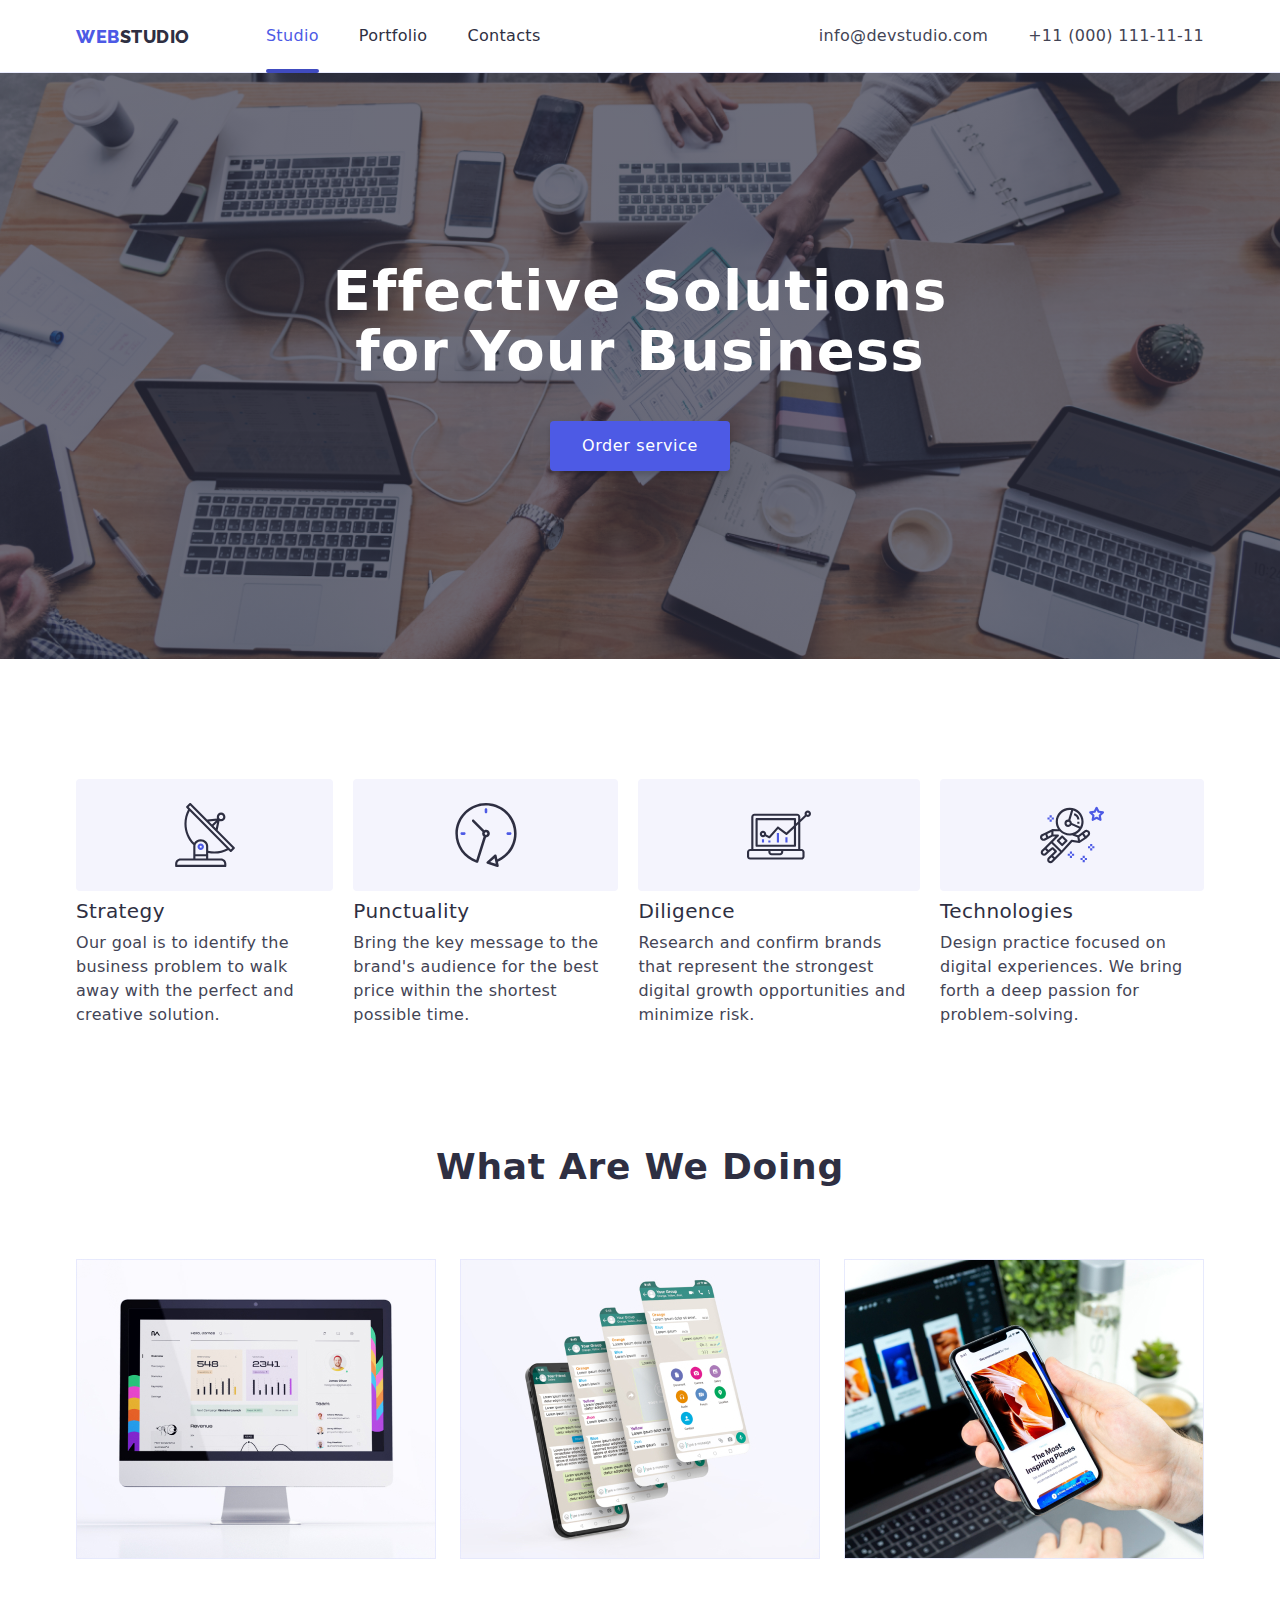
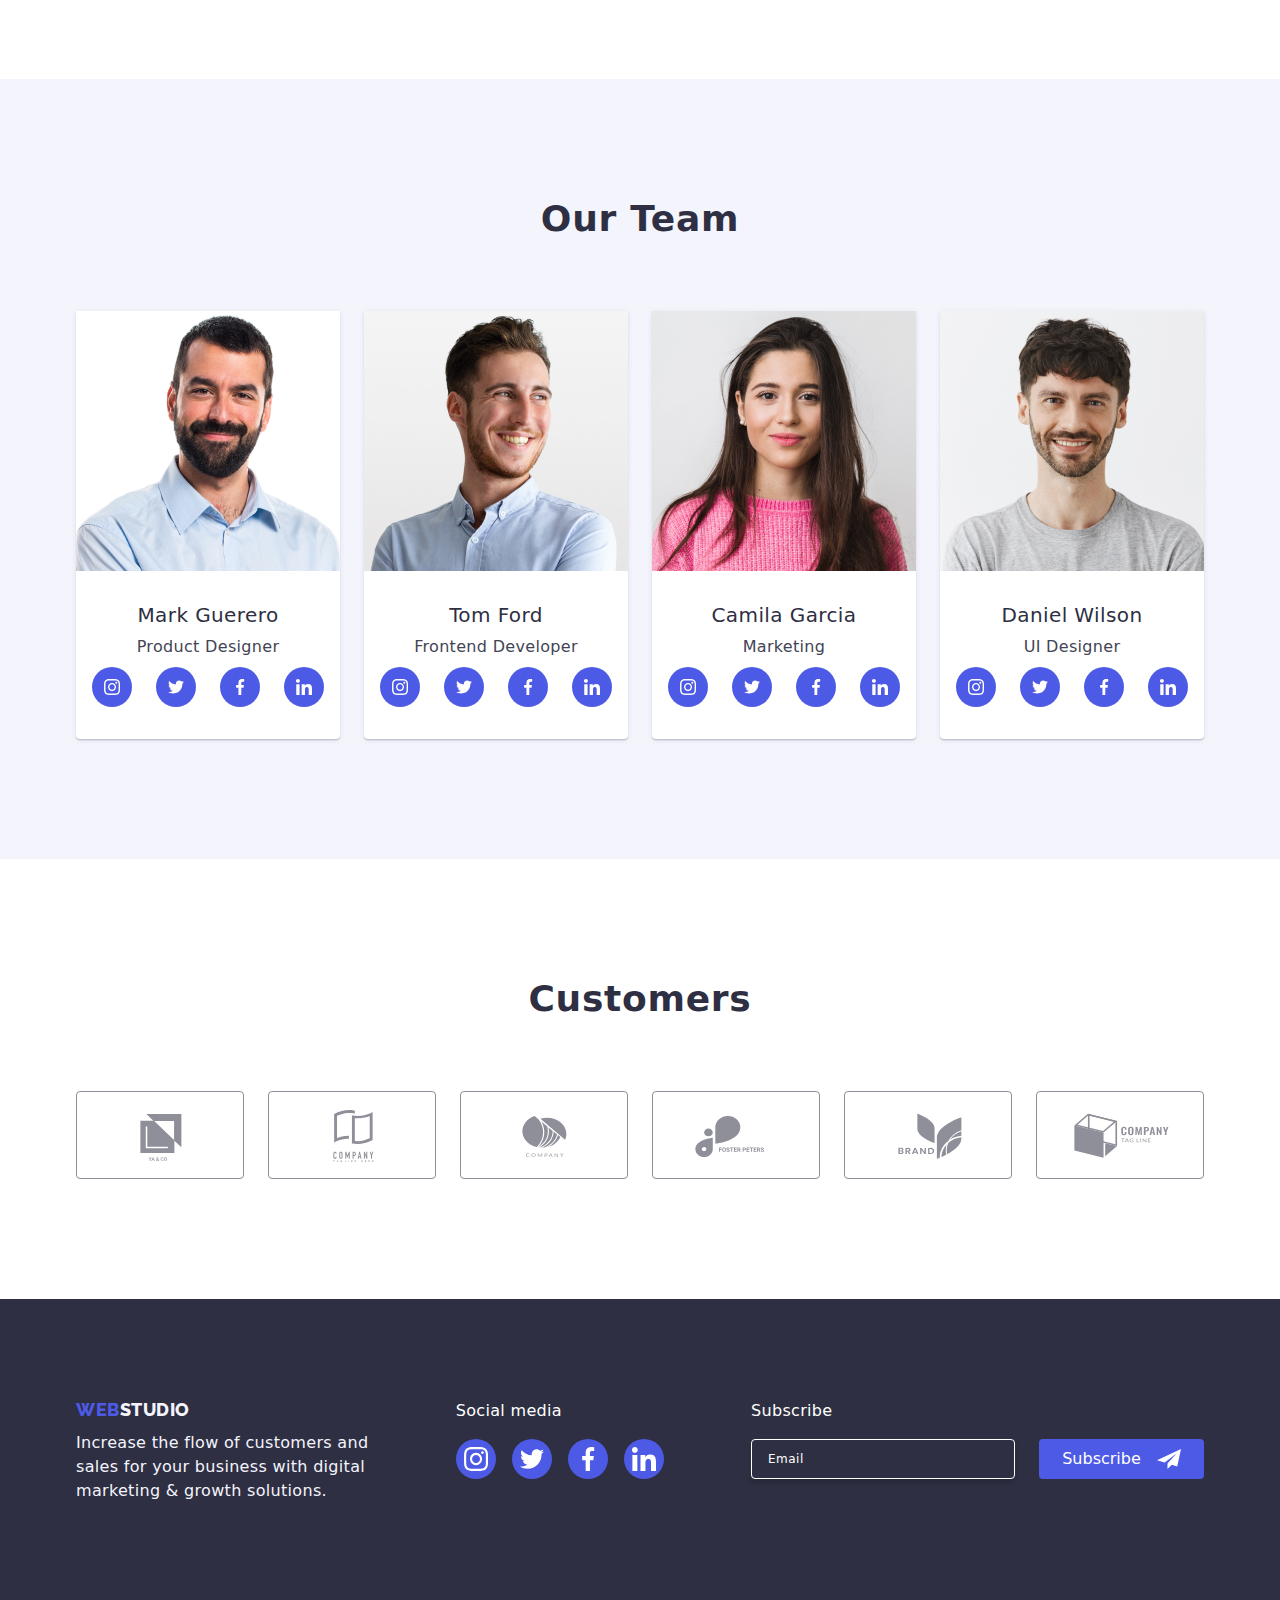
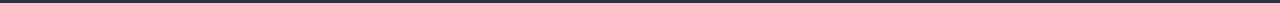
==== commit 2a7f97f1: "1" ====
--- a/index.html
+++ b/index.html
@@ -476,14 +476,10 @@
               />
             </label>
             <button type="submit" class="newsletter-subscription-button">
-              <div class="newsletter-subscription-box">
-                <div>Subscribe</div>
-                <div>
-                  <svg class="newsletter-subscription-icon">
-                    <use href="./images/icon.svg#icon-subscribe"></use>
-                  </svg>
-                </div>
-              </div>
+              Subscribe
+              <svg class="newsletter-subscription-icon">
+                <use href="./images/icon.svg#icon-subscribe"></use>
+              </svg>
             </button>
           </form>
         </div>
@@ -504,63 +500,61 @@
           </p>
           <div>
             <form class="modal-order-form">
-              <div class="modal-box">
-                <label class="modal-label"
-                  >Name
-                  <input
-                    class="modal-order-input"
-                    type="text"
-                    name="fullname"
-                    required
-                  />
-                </label>
-              </div>
-              <div class="modal-box">
-                <label class="modal-label"
-                  >Phone
-                  <input
-                    class="modal-order-input"
-                    type="tel"
-                    name="phone"
-                    required
-                  />
-                </label>
-              </div>
-              <div class="modal-box">
-                <label class="modal-label"
-                  >Email
-                  <input
-                    class="modal-order-input"
-                    type="email"
-                    name="email"
-                    required
-                  />
-                </label>
-              </div>
-              <div>
-                <label class="modal-label"
-                  >Comment
-                  <textarea
-                    class="modal-order-comment"
-                    name="comment"
-                    placeholder="Text input"
-                  ></textarea>
-                </label>
-              </div>
-              <div class="modal-privacy">
-                <label>
-                  <input
-                    type="checkbox"
-                    name="privacy"
-                    class="modal-privacy-check"
-                  />
-                </label>
-
+              <label class="modal-label"
+                ><span class="label-text">Name</span>
+                <input
+                  class="modal-order-input"
+                  type="text"
+                  name="fullname"
+                  required
+                />
+                <svg class="modal-input-icon">
+                  <use href="./images/icon.svg#icon-person"></use>
+                </svg>
+              </label>
+              <label class="modal-label"
+                ><span class="label-text">Phone</span>
+                <input
+                  class="modal-order-input"
+                  type="tel"
+                  name="phone"
+                  required
+                />
+                <svg class="modal-input-icon">
+                  <use href="./images/icon.svg#icon-phone"></use>
+                </svg>
+              </label>
+              <label class="modal-label"
+                ><span class="label-text">Email</span>
+                <input
+                  class="modal-order-input"
+                  type="email"
+                  name="email"
+                  required
+                />
+                <svg class="modal-input-icon">
+                  <use href="./images/icon.svg#icon-email"></use>
+                </svg>
+              </label>
+              <label class="modal-label">
+                <span class="label-text">Comment</span>
+                <textarea
+                  class="modal-order-comment"
+                  name="comment"
+                  placeholder="Text input"
+                ></textarea>
+              </label>
+              <label class="modal-privacy">
+                <input
+                  type="checkbox"
+                  name="privacy"
+                  class="modal-privacy-check"
+                />
                 <p>
                   I accept the terms and conditions of the
                   <span class="modal-privacy-policy">Privacy Policy</span>
                 </p>
-              </div>
+              </label>
               <button class="modal-send-btn" type="submit">Send</button>
             </form>
           </div>
--- a/css/styles.css
+++ b/css/styles.css
@@ -450,10 +450,6 @@
   height: 24px;
 }
 
-.foote-subscribe {
-  margin-bottom: 16px;
-}
-
 .newsletter-form {
   display: flex;
   justify-content: space-between;
@@ -464,32 +460,6 @@
 .newsletter-title {
   color: var(--white, #fff);
   font-weight: 500;
-}
-
-.newsletter-subscription-button {
-  background-color: var(--iriscolor);
-  border-radius: 4px;
-  border: 0;
-  cursor: pointer;
-}
-
-.newsletter-subscription {
-  width: 453px;
-}
-
-.newsletter-subscription-box {
-  display: flex;
-  align-items: center;
-  justify-content: space-between;
-  gap: 16px;
-  color: var(--whitecolor);
-  padding: 8px 24px;
-  height: 40px;
-}
-
-.footer-subscribe-submit {
-  font-weight: 500;
-  letter-spacing: 0.64px;
 }
 
 .newsletter-email {
@@ -502,18 +472,50 @@
   letter-spacing: 0.48px;
   color: var(--whitecolor);
   background: transparent;
-  padding: 8px;
+  padding: 8px 16px;
   outline: none;
+  transition: border-color 250ms cubic-bezier(0.4, 0, 0.2, 1);
+}
+
+.newsletter-email:hover,
+.newsletter-email:focus {
+  border-color: var(--oceancolor);
 }
 
 .newsletter-email::placeholder {
   color: var(--whitecolor);
+}
+
+.newsletter-subscription-button {
+  background-color: var(--iriscolor);
+  border-radius: 4px;
+  border: 0;
+  cursor: pointer;
+  width: 165px;
+  height: 40px;
+  display: flex;
+  align-items: center;
+  justify-content: center;
+  color: var(--whitecolor);
+  transition: background-color 250ms cubic-bezier(0.4, 0, 0.2, 1),
+    box-shadow 250ms cubic-bezier(0.4, 0, 0.2, 1);
+}
+
+.newsletter-subscription-button:hover,
+.newsletter-subscription-button:focus {
+  background-color: var(--ocean, #404bbf);
+  box-shadow: 0px 4px 4px 0px rgba(0, 0, 0, 0.15);
+}
+
+.newsletter-subscription {
+  width: 453px;
 }
 
 .newsletter-subscription-icon {
   width: 24px;
   height: 24px;
   fill: currentColor;
+  margin-left: 16px;
 }
 
 .project {
@@ -583,7 +585,8 @@
   top: 50%;
   left: 50%;
   width: 408px;
-  height: 584px;
+  min-height: 584px;
+  padding: 72px 24px 24px 24px;
   border-radius: 4px;
   background-color: var(--dairycolor);
   box-shadow: 0px 2px 1px 0px rgba(0, 0, 0, 0.2),
@@ -599,8 +602,8 @@
 
 .modal-close {
   position: absolute;
-  top: 8px;
-  right: 8px;
+  top: 24px;
+  right: 24px;
   padding: 0;
   display: flex;
   justify-content: center;
@@ -635,11 +638,7 @@
 }
 
 .modal-title {
-  margin-top: 72px;
-  margin-bottom: 16px;
-  font-family: Roboto;
-  font-size: 16px;
-  font-style: normal;
+  margin-bottom: 34px;
   font-weight: 500;
   text-align: center;
 }
@@ -649,26 +648,70 @@
   flex-direction: column;
   align-items: center;
   justify-content: center;
-  margin: 0 24px;
+  /* margin: 0 24px; */
   gap: 8px;
+}
+
+.label-text {
+  position: absolute;
+  top: -18px;
+}
+
+.modal-label {
+  color: var(--lightslate, #8e8f99);
+  font-size: 12px;
+  line-height: 14px;
+  letter-spacing: 0.48px;
+  position: relative;
+  margin-bottom: 26px;
 }
 
 .modal-order-input {
   width: 360px;
   height: 40px;
+  padding-left: 38px;
   border-radius: 4px;
   border: 1px solid var(--navyblue-modal, rgba(46, 47, 66, 0.4));
+  transition: border-color 250ms cubic-bezier(0.4, 0, 0.2, 1);
 }
 
 .modal-order-input:hover,
 .modal-order-input:focus {
   border-color: var(--iriscolor);
+}
+
+.modal-input-icon {
+  position: absolute;
+  fill: var(--navybluemodalcolor);
+  top: 50%;
+  transform: translateY(-50%);
+  left: 16px;
+  width: 18px;
+}
+
+.modal-input-icon:hover,
+.modal-input-icon:focus {
+  fill: var(--iriscolor);
 }
 
 .modal-order-comment {
   resize: none;
   width: 360px;
   height: 120px;
+  border-radius: 4px;
+  border: 1px solid var(--navyblue-modal, rgba(46, 47, 66, 0.4));
+  transition: border-color 250ms cubic-bezier(0.4, 0, 0.2, 1);
+}
+
+.modal-order-comment:hover,
+.modal-order-comment:focus {
+  border-color: var(--iriscolor);
+}
+
+.modal-order-comment::placeholder {
+  padding-top: 8px;
+  padding-left: 16px;
+  color: var(--navyblue-modal, rgba(46, 47, 66, 0.4));
 }
 
 .modal-send-btn {
@@ -681,24 +724,35 @@
   background: var(--iris, #4d5ae5);
   box-shadow: 0px 4px 4px 0px rgba(0, 0, 0, 0.15);
   border: none;
-}
-
-.modal-privacy-check {
-  accent-color: var(--oceancolor);
-  outline: none;
-  width: 16px;
+  cursor: pointer;
+  transition: background-color 250ms cubic-bezier(0.4, 0, 0.2, 1),
+    box-shadow 250ms cubic-bezier(0.4, 0, 0.2, 1);
+  width: 169px;
+  margin-top: 24px;
+}
+
+.modal-send-btn:hover,
+.modal-send-btn:focus {
+  background-color: var(--ocean, #404bbf);
+  box-shadow: 0px 4px 4px 0px rgba(0, 0, 0, 0.15);
 }
 
 .modal-privacy {
   display: flex;
   align-items: center;
   justify-content: center;
-
   gap: 8px;
   color: var(--lightslate, #8e8f99);
   font-size: 12px;
   line-height: 14px;
   letter-spacing: 0.48px;
+}
+
+.modal-privacy-check {
+  accent-color: var(--oceancolor);
+  outline: none;
+  width: 16px;
+  height: 16px;
 }
 
 .modal-privacy-policy {
